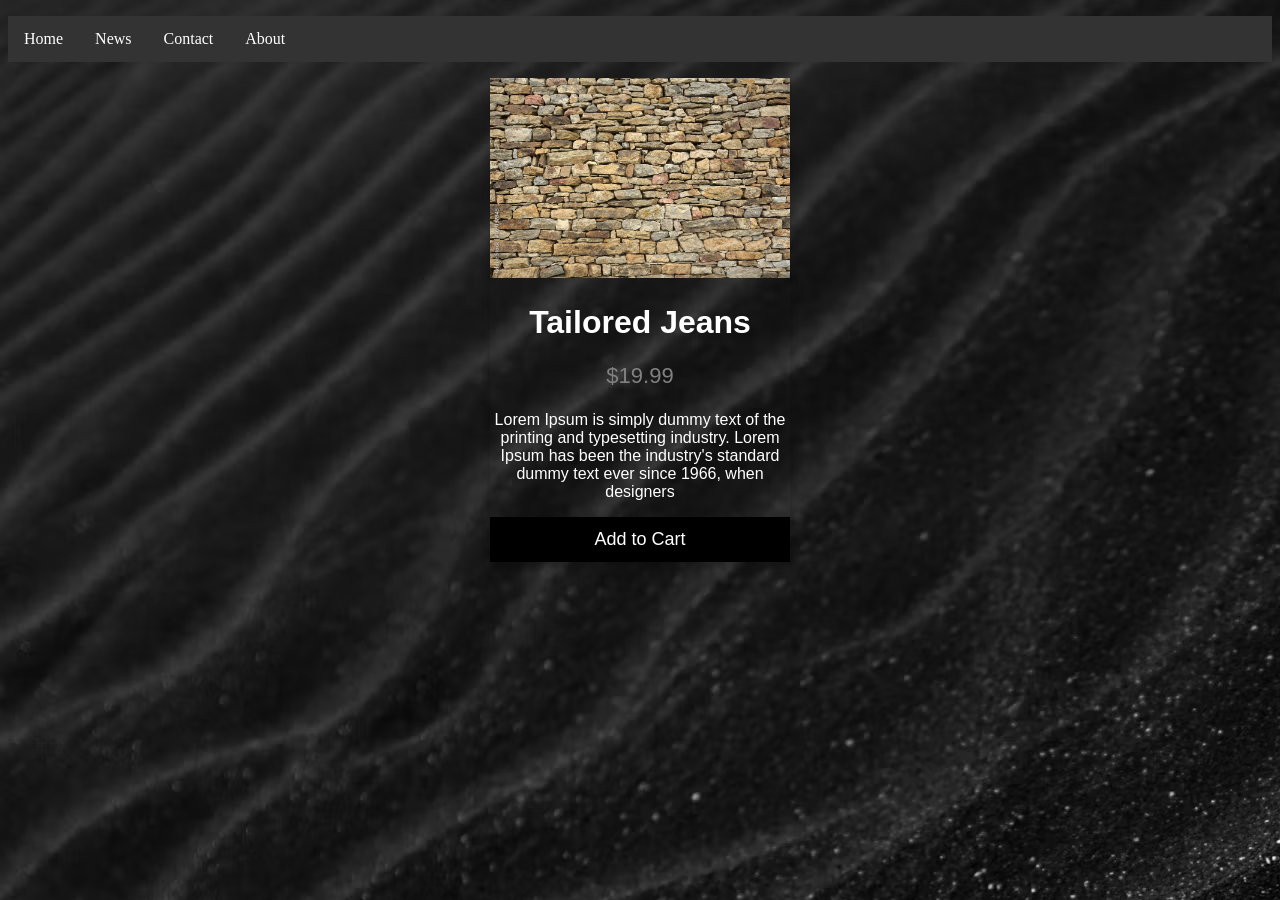
==== index.html @ a0636e69 "Begin html les Page gestyled home, contact" ====
<!DOCTYPE html>
<html lang="en">

<head>
    <meta charset="UTF-8">
    <meta http-equiv="X-UA-Compatible" content="IE=edge">
    <meta name="viewport" content="width=device-width, initial-scale=1.0">
    <link rel="stylesheet" href="style.css">
    <title>Document</title>
</head>

<body>

    <ul>
        <li><a href="index.html">Home</a></li>
        <li><a href="news.asp">News</a></li>
        <li><a href="contact.html">Contact</a></li>
        <li><a href="about.asp">About</a></li>
    </ul>

    <div class="card">
        <img src="/img/wall.jpg" alt="Denim Jeans" style="width:100%">
        <h1>Tailored Jeans</h1>
        <p class="price">$19.99</p>
        <p>Lorem Ipsum is simply dummy text of the printing and typesetting industry. Lorem Ipsum has been the
            industry's standard dummy text ever since 1966, when designers </p>
        <p><button>Add to Cart</button></p>
    </div>


</body>

</html>
---- style.css ----
body {
  background-image: url(./img/black.avif);
}

h1 {
  color: rgb(255, 255, 255);
  text-align: center;
}

label{
    color: rgb(0, 0, 0);
}

.card {
  box-shadow: 0 4px 8px 0 rgba(0, 0, 0, 0.2);
  max-width: 300px;
  margin: auto;
  text-align: center;
  font-family: arial;
}

.price {
  color: grey;
  font-size: 22px;
}

.card button {
  border: none;
  outline: 0;
  padding: 12px;
  color: white;
  background-color: #000;
  text-align: center;
  cursor: pointer;
  width: 100%;
  font-size: 18px;
}

.card button:hover {
  opacity: 0.7;
}

p{
    color: rgb(255, 255, 255);
}

ul {
  list-style-type: none;
  margin: 10;
  padding: 0;
  overflow: hidden;
  background-color: #333333;
}

ul li {
  float: left;
}

ul li a {
  display: block;
  color: white;
  text-align: center;
  padding: 14px 16px;
  text-decoration: none;
}

ul li a:hover {
  background-color: #111111;
}

input[type=text], select, textarea {
  width: 100%; 
  padding: 12px; 
  border: 1px solid #ccc; 
  border-radius: 4px; 
  box-sizing: border-box; 
  margin-top: 6px; 
  margin-bottom: 16px; 
}


input[type=submit] {
  background-color: #04AA6D;
  color: white;
  padding: 12px 20px;
  border: none;
  border-radius: 4px;
  cursor: pointer;
}

input[type=submit]:hover {
  background-color: #45a049;
}


.container {
  border-radius: 5px;
  background-color: #f2f2f2;
  padding: 20px;
}

input[type=text] {
  width: 130px;
}


input[type=text] {
  width: 100%;
}
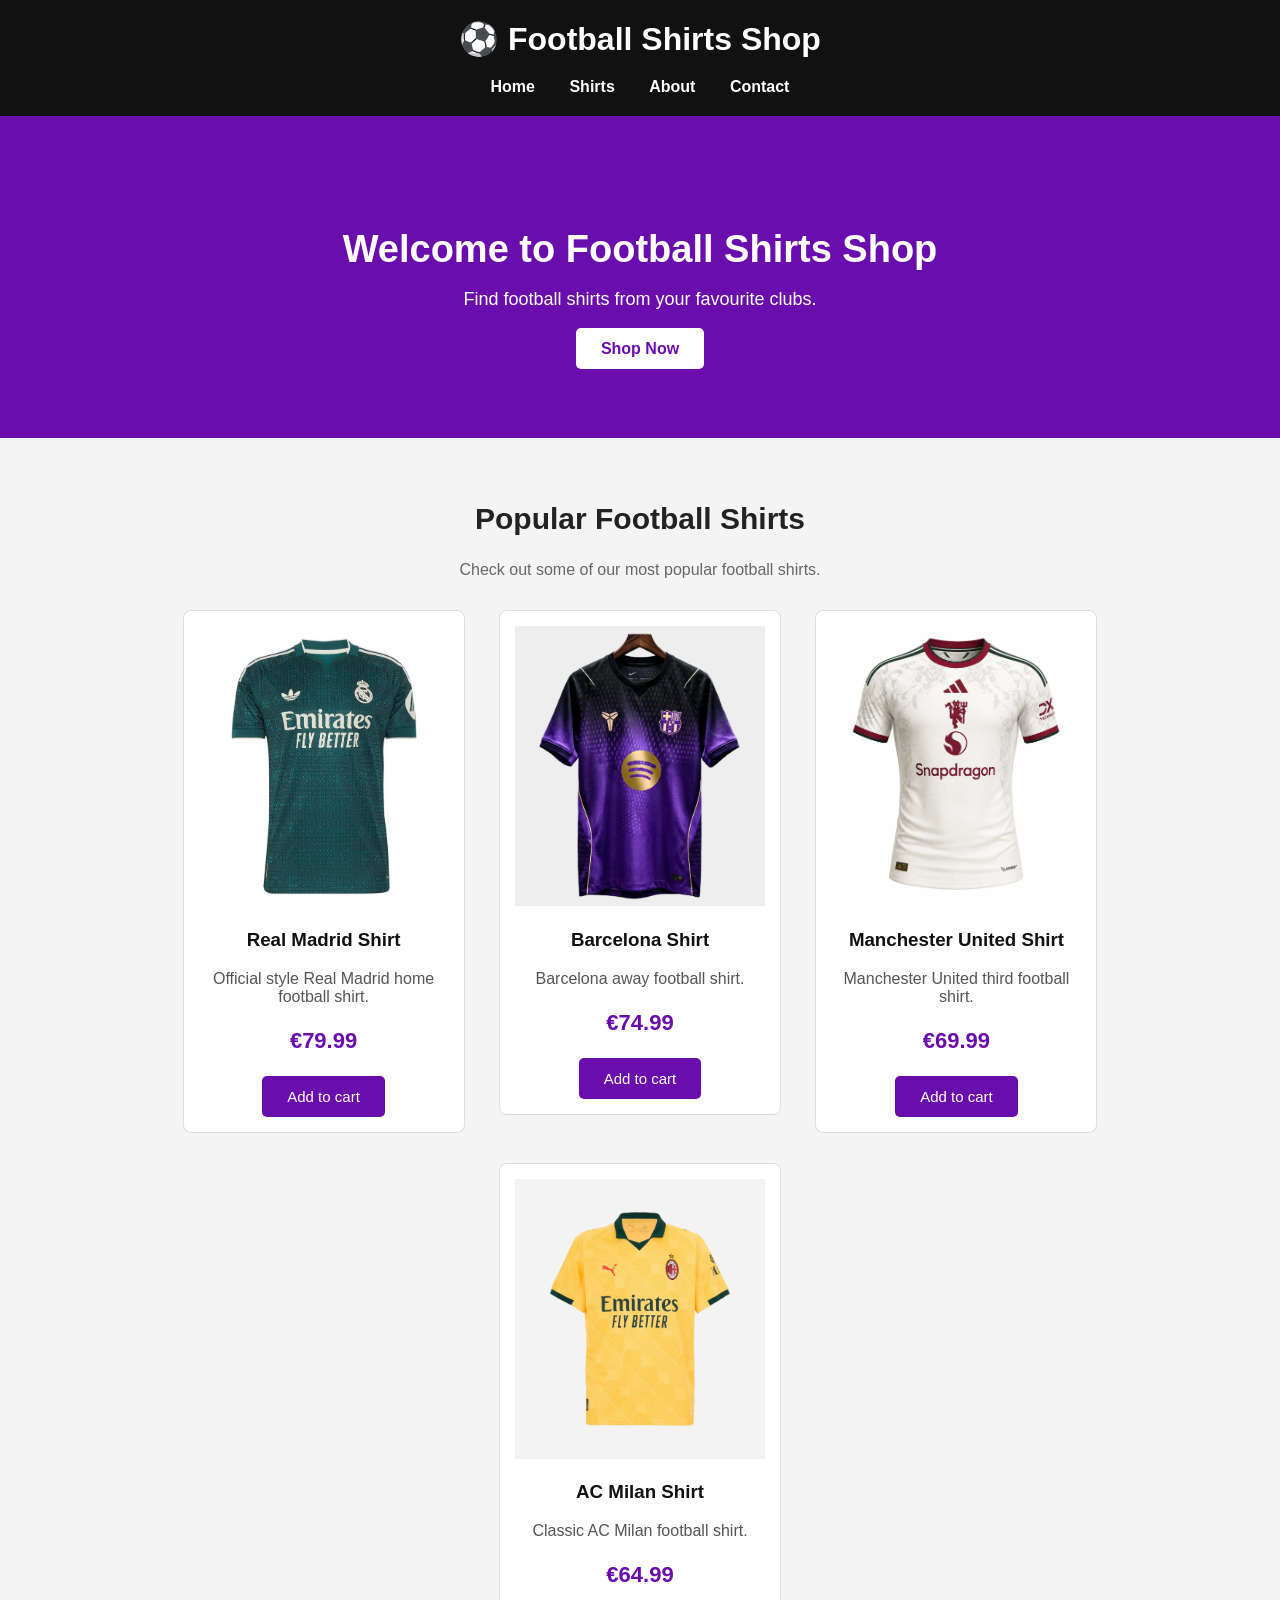
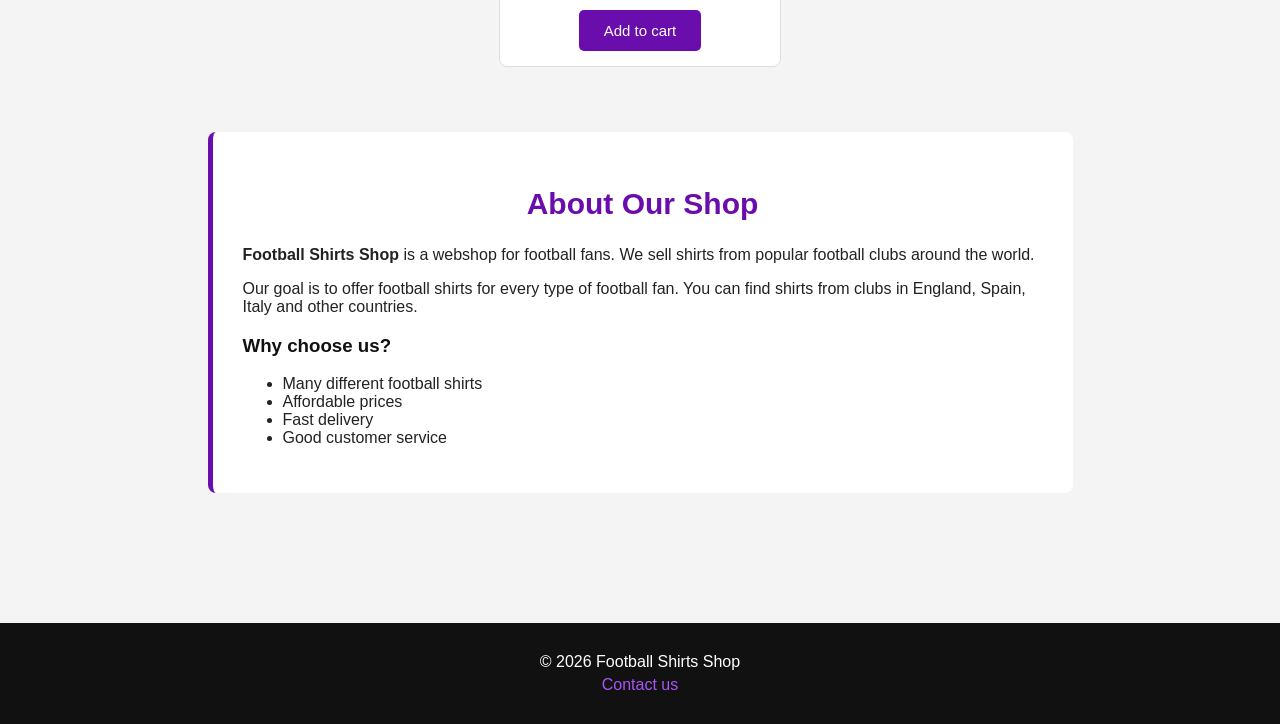
==== commit 9f0926e2: "Huiswerk Week 3/4 huiswerk" ====
--- a/index.html
+++ b/index.html
@@ -3,31 +3,106 @@
 
 <head>
     <meta charset="UTF-8">
-    <meta http-equiv="X-UA-Compatible" content="IE=edge">
     <meta name="viewport" content="width=device-width, initial-scale=1.0">
+    <title>Football Shirts Shop</title>
     <link rel="stylesheet" href="style.css">
-    <title>Document</title>
 </head>
 
 <body>
+    <header>
+        <h1>⚽ Football Shirts Shop</h1>
+        <ul class="menu">
+            <li><a href="index.html">Home</a></li>
+            <li><a href="#shirts">Shirts</a></li>
+            <li><a href="#about">About</a></li>
+            <li><a href="contact.html">Contact</a></li>
+        </ul>
+    </header>
 
-    <ul>
-        <li><a href="index.html">Home</a></li>
-        <li><a href="news.asp">News</a></li>
-        <li><a href="contact.html">Contact</a></li>
-        <li><a href="about.asp">About</a></li>
-    </ul>
-
-    <div class="card">
-        <img src="/img/wall.jpg" alt="Denim Jeans" style="width:100%">
-        <h1>Tailored Jeans</h1>
-        <p class="price">$19.99</p>
-        <p>Lorem Ipsum is simply dummy text of the printing and typesetting industry. Lorem Ipsum has been the
-            industry's standard dummy text ever since 1966, when designers </p>
-        <p><button>Add to Cart</button></p>
+    <div class="hero">
+        <h2>Welcome to Football Shirts Shop</h2>
+        <p>
+            Find football shirts from your favourite clubs.
+        </p>
+        <a class="button" href="#shirts">Shop Now</a>
     </div>
 
+    <main>
+        <h2 id="shirts">Popular Football Shirts</h2>
+        <p class="intro">
+            Check out some of our most popular football shirts.
+        </p>
 
+        <div class="products">
+            <div class="product">
+                <img src="img/real madrid.avif" alt="Real Madrid football shirt" width="250" height="280">
+                <h3>Real Madrid Shirt</h3>
+                <p>
+                    Official style Real Madrid home football shirt.
+                </p>
+                <p class="price">€79.99</p>
+                <button>Add to cart</button>
+            </div>
+
+            <div class="product">
+                <img src="img/barcelona.webp" alt="Barcelona football shirt" width="250" height="280">
+                <h3>Barcelona Shirt</h3>
+                <p>
+                    Barcelona away football shirt.
+                </p>
+                <p class="price">€74.99</p>
+                <button>Add to cart</button>
+            </div>
+
+            <div class="product">
+                <img src="img/man u.webp" alt="Manchester United football shirt" width="250" height="280">
+                <h3>Manchester United Shirt</h3>
+                <p>
+                    Manchester United third football shirt.
+                </p>
+                <p class="price">€69.99</p>
+                <button>Add to cart</button>
+            </div>
+
+            <div class="product">
+                <img src="img/ac milan.webp" alt="AC Milan football shirt" width="250" height="280">
+                <h3>AC Milan Shirt</h3>
+                <p>
+                    Classic AC Milan football shirt.
+                </p>
+                <p class="price">€64.99</p>
+                <button>Add to cart</button>
+            </div>
+        </div>
+
+        <div class="about" id="about">
+            <h2>About Our Shop</h2>
+            <p>
+                <strong>Football Shirts Shop</strong> is a webshop for football fans.
+                We sell shirts from popular football clubs around the world.
+            </p>
+            <p>
+                Our goal is to offer football shirts for every type of football fan.
+                You can find shirts from clubs in England, Spain, Italy and other countries.
+            </p>
+            <h3>Why choose us?</h3>
+            <ul>
+                <li>Many different football shirts</li>
+                <li>Affordable prices</li>
+                <li>Fast delivery</li>
+                <li>Good customer service</li>
+            </ul>
+        </div>
+    </main>
+
+    <footer>
+        <p>
+            © 2026 Football Shirts Shop
+        </p>
+        <p>
+            <a href="contact.html">Contact us</a>
+        </p>
+    </footer>
 </body>
 
 </html>
--- a/style.css
+++ b/style.css
@@ -1,109 +1,265 @@
+/* ALGEMEEN */
 body {
-  background-image: url(./img/black.avif);
-}
-
-h1 {
-  color: rgb(255, 255, 255);
-  text-align: center;
-}
-
-label{
-    color: rgb(0, 0, 0);
-}
-
-.card {
-  box-shadow: 0 4px 8px 0 rgba(0, 0, 0, 0.2);
-  max-width: 300px;
+  font-family: Arial, sans-serif;
+  margin: 0;
+  background-color: #f4f4f4;
+  color: #222222;
+}
+
+/* HEADER */
+header {
+  background-color: #111111;
+  color: white;
+  padding: 20px;
+  text-align: center;
+}
+
+header h1 {
+  margin: 0;
+  color: white;
+}
+
+/* MENU */
+.menu {
+  list-style-type: none;
+  margin: 20px 0 0 0;
+  padding: 0;
+}
+
+.menu li {
+  display: inline;
+  margin: 15px;
+}
+
+.menu a {
+  color: white;
+  text-decoration: none;
+  font-weight: bold;
+}
+
+.menu a:hover {
+  color: #a855f7;
+}
+
+/* HOME HERO */
+.hero {
+  background-color: #6a0dad;
+  color: white;
+  text-align: center;
+  padding: 80px 20px;
+}
+
+.hero h2 {
+  font-size: 38px;
+  margin-bottom: 10px;
+}
+
+.hero p {
+  font-size: 18px;
+  margin-bottom: 30px;
+}
+
+/* SHOP NOW BUTTON */
+.button {
+  background-color: white;
+  color: #6a0dad;
+  padding: 12px 25px;
+  text-decoration: none;
+  font-weight: bold;
+  border-radius: 5px;
+}
+
+.button:hover {
+  background-color: #111111;
+  color: white;
+}
+
+/* MAIN */
+main {
+  width: 90%;
   margin: auto;
-  text-align: center;
-  font-family: arial;
+  padding: 40px 0;
+}
+
+main h2 {
+  text-align: center;
+  font-size: 30px;
+}
+
+.intro {
+  text-align: center;
+  color: #666666;
+}
+
+/* PRODUCTEN */
+.products {
+  text-align: center;
+}
+
+.product {
+  background-color: white;
+  width: 250px;
+  display: inline-block;
+  vertical-align: top;
+  margin: 15px;
+  padding: 15px;
+  border: 1px solid #dddddd;
+  border-radius: 8px;
+}
+
+.product img {
+  width: 250px;
+  height: 280px;
+  object-fit: cover;
+}
+
+.product h3 {
+  color: #111111;
+}
+
+.product p {
+  color: #555555;
 }
 
 .price {
-  color: grey;
+  color: #6a0dad !important;
   font-size: 22px;
-}
-
-.card button {
+  font-weight: bold;
+}
+
+/* PRODUCT BUTTON */
+.product button {
+  background-color: #6a0dad;
+  color: white;
   border: none;
-  outline: 0;
-  padding: 12px;
-  color: white;
-  background-color: #000;
-  text-align: center;
+  border-radius: 5px;
+  padding: 12px 25px;
+  font-size: 15px;
   cursor: pointer;
-  width: 100%;
-  font-size: 18px;
-}
-
-.card button:hover {
-  opacity: 0.7;
-}
-
-p{
-    color: rgb(255, 255, 255);
-}
-
-ul {
-  list-style-type: none;
-  margin: 10;
-  padding: 0;
-  overflow: hidden;
-  background-color: #333333;
-}
-
-ul li {
-  float: left;
-}
-
-ul li a {
-  display: block;
-  color: white;
-  text-align: center;
-  padding: 14px 16px;
+}
+
+.product button:hover {
+  background-color: #111111;
+}
+
+/* ABOUT */
+.about {
+  background-color: white;
+  max-width: 800px;
+  margin: 50px auto;
+  padding: 30px;
+  border-left: 5px solid #6a0dad;
+  border-radius: 8px;
+}
+
+.about h2 {
+  color: #6a0dad;
+}
+
+.about h3 {
+  color: #111111;
+}
+
+/* CONTACT BOVENKANT */
+.contact-title {
+  background-color: #6a0dad;
+  color: white;
+  text-align: center;
+  padding: 50px 20px;
+}
+
+.contact-title h2 {
+  font-size: 35px;
+  margin: 0;
+}
+
+.contact-title p {
+  font-size: 17px;
+}
+
+/* CONTACT FORMULIER */
+.contact-container {
+  width: 90%;
+  max-width: 650px;
+  margin: 40px auto;
+}
+
+form {
+  background-color: white;
+  padding: 25px;
+  border-radius: 8px;
+}
+
+fieldset {
+  border: 2px solid #6a0dad;
+  padding: 25px;
+  border-radius: 5px;
+}
+
+legend {
+  color: #6a0dad;
+  font-size: 22px;
+  font-weight: bold;
+}
+
+label {
+  font-weight: bold;
+}
+
+/* INVOERVELDEN */
+input[type="text"],
+input[type="password"],
+input[type="email"],
+input[type="date"],
+select,
+textarea {
+  width: 95%;
+  padding: 10px;
+  margin-top: 5px;
+  border: 1px solid #cccccc;
+  border-radius: 4px;
+  font-family: Arial, sans-serif;
+}
+
+/* TEXTAREA */
+textarea {
+  resize: vertical;
+}
+
+/* SUBMIT BUTTON */
+input[type="submit"] {
+  background-color: #6a0dad;
+  color: white;
+  border: none;
+  border-radius: 5px;
+  padding: 12px 25px;
+  font-size: 16px;
+  font-weight: bold;
+  cursor: pointer;
+}
+
+input[type="submit"]:hover {
+  background-color: #111111;
+}
+
+/* FOOTER */
+footer {
+  background-color: #111111;
+  color: white;
+  text-align: center;
+  padding: 25px;
+  margin-top: 40px;
+}
+
+footer p {
+  margin: 5px;
+}
+
+footer a {
+  color: #a855f7;
   text-decoration: none;
 }
 
-ul li a:hover {
-  background-color: #111111;
-}
-
-input[type=text], select, textarea {
-  width: 100%; 
-  padding: 12px; 
-  border: 1px solid #ccc; 
-  border-radius: 4px; 
-  box-sizing: border-box; 
-  margin-top: 6px; 
-  margin-bottom: 16px; 
-}
-
-
-input[type=submit] {
-  background-color: #04AA6D;
-  color: white;
-  padding: 12px 20px;
-  border: none;
-  border-radius: 4px;
-  cursor: pointer;
-}
-
-input[type=submit]:hover {
-  background-color: #45a049;
-}
-
-
-.container {
-  border-radius: 5px;
-  background-color: #f2f2f2;
-  padding: 20px;
-}
-
-input[type=text] {
-  width: 130px;
-}
-
-
-input[type=text] {
-  width: 100%;
+footer a:hover {
+  color: white;
 }
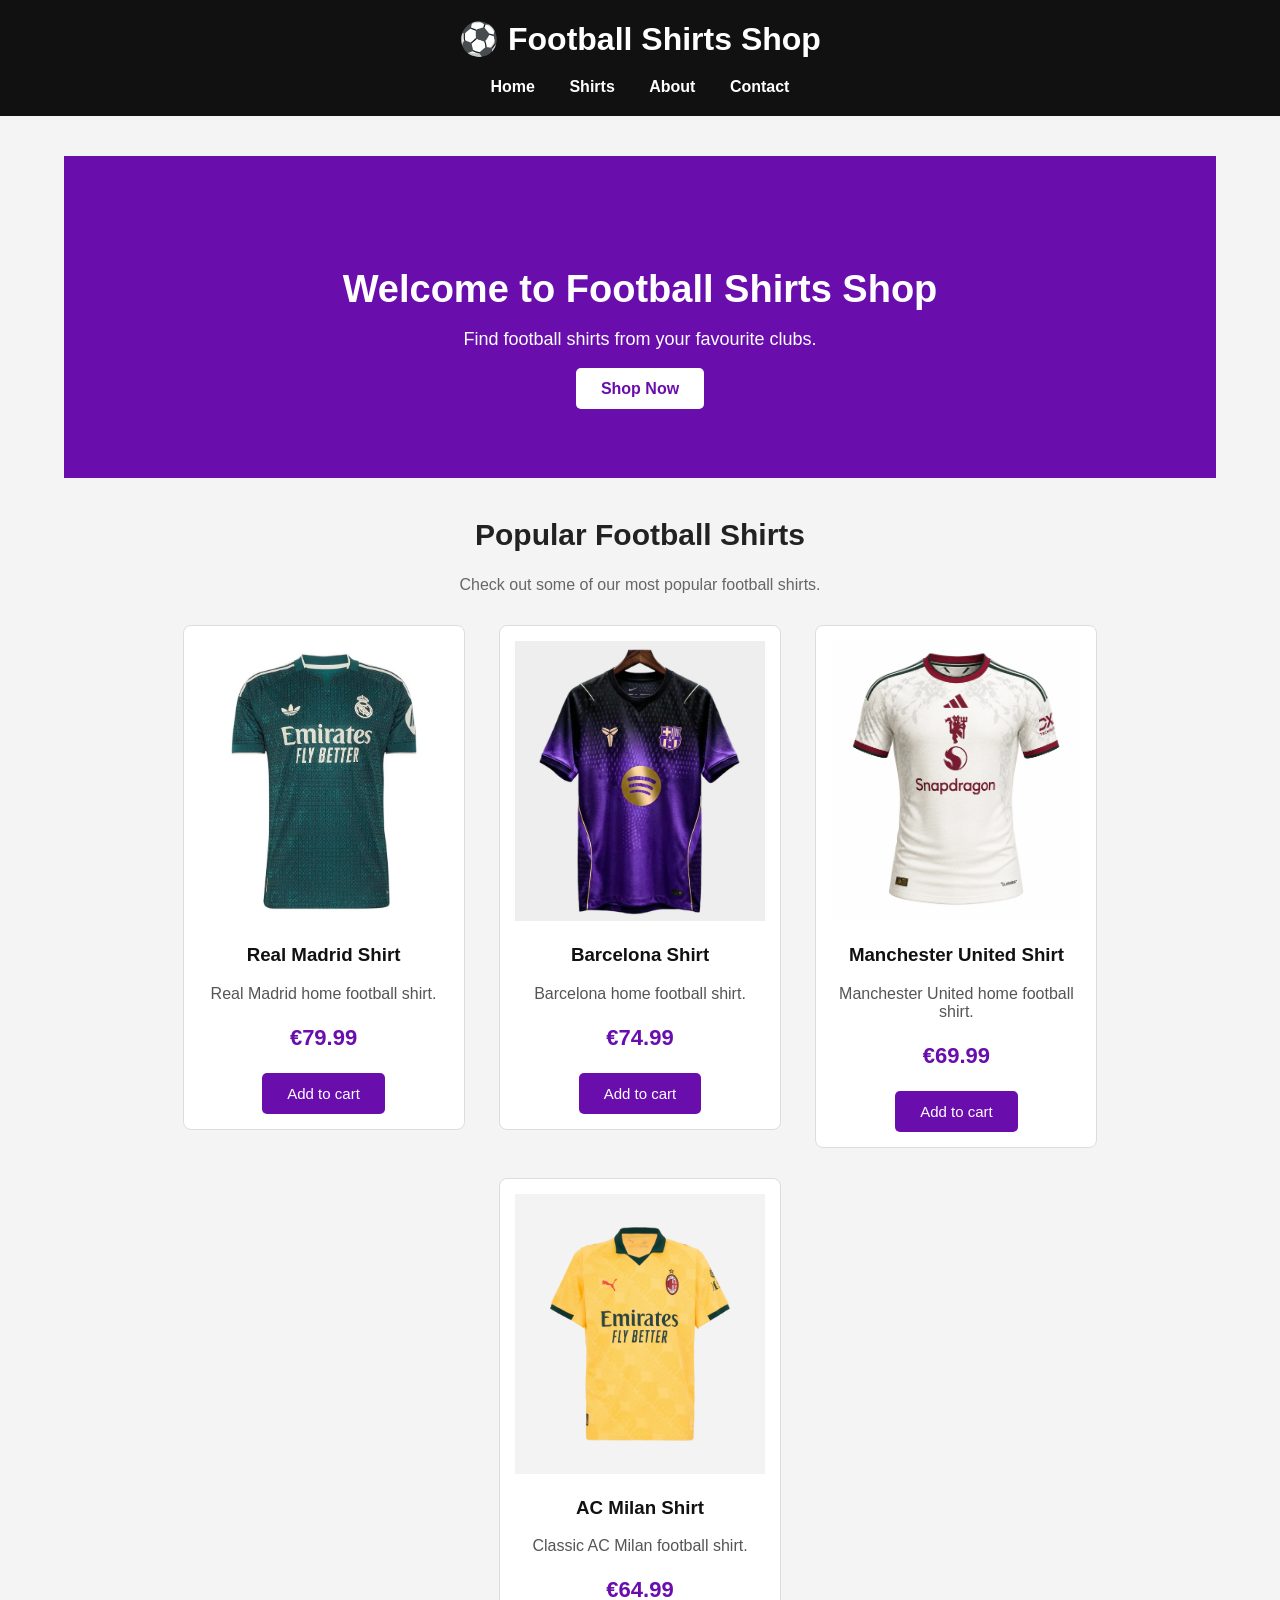
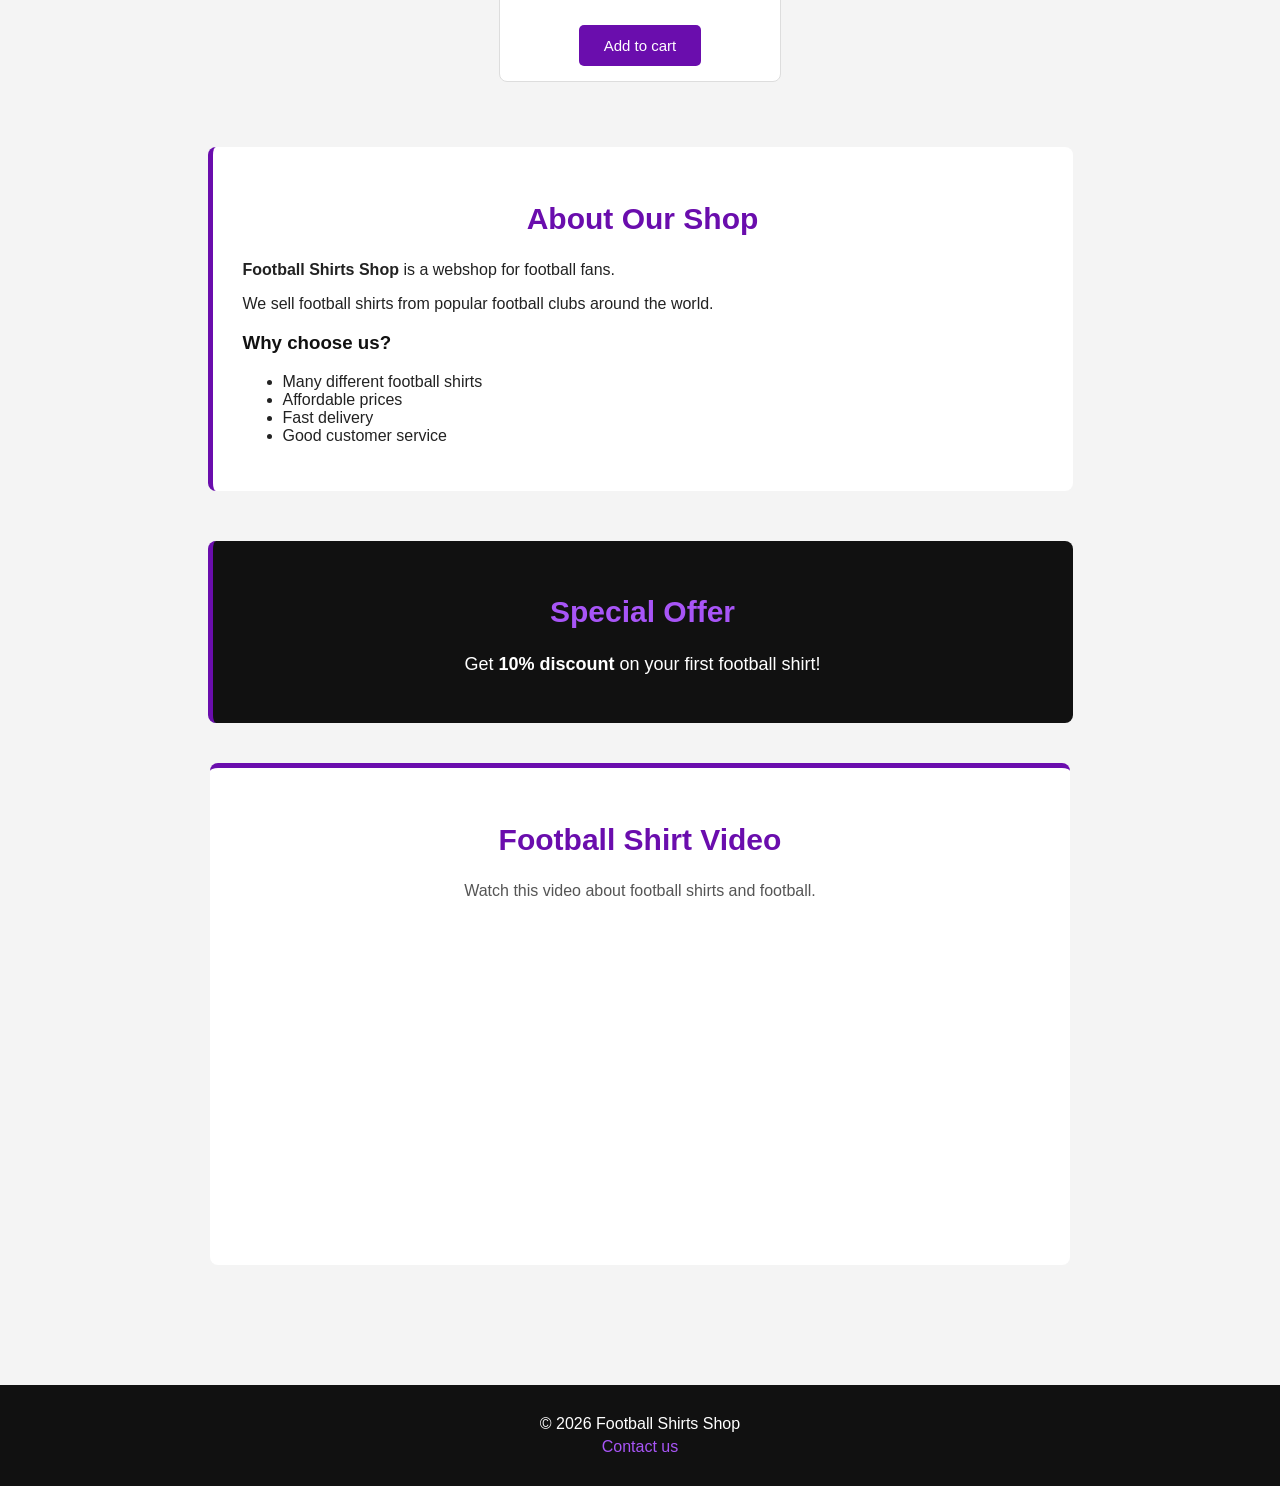
==== commit 7227eb06: "Week 5 Week 5 huiswerk semantics" ====
--- a/index.html
+++ b/index.html
@@ -9,81 +9,115 @@
 </head>
 
 <body>
+    <!-- HEADER -->
     <header>
         <h1>⚽ Football Shirts Shop</h1>
-        <ul class="menu">
-            <li><a href="index.html">Home</a></li>
-            <li><a href="#shirts">Shirts</a></li>
-            <li><a href="#about">About</a></li>
-            <li><a href="contact.html">Contact</a></li>
-        </ul>
+        <!-- NAVIGATIE -->
+        <nav>
+            <ul class="menu">
+                <li><a href="index.html">Home</a></li>
+                <li><a href="#shirts">Shirts</a></li>
+                <li><a href="#about">About</a></li>
+                <li><a href="contact.html">Contact</a></li>
+            </ul>
+        </nav>
     </header>
 
-    <div class="hero">
-        <h2>Welcome to Football Shirts Shop</h2>
-        <p>
-            Find football shirts from your favourite clubs.
-        </p>
-        <a class="button" href="#shirts">Shop Now</a>
-    </div>
+    <!-- HOOFDINHOUD -->
+    <main>
 
-    <main>
-        <h2 id="shirts">Popular Football Shirts</h2>
-        <p class="intro">
-            Check out some of our most popular football shirts.
-        </p>
+        <!-- HERO -->
+        <section class="hero">
+            <h2>Welcome to Football Shirts Shop</h2>
+            <p>
+                Find football shirts from your favourite clubs.
+            </p>
+            <a class="button" href="#shirts">
+                Shop Now
+            </a>
+        </section>
 
-        <div class="products">
-            <div class="product">
-                <img src="img/real madrid.avif" alt="Real Madrid football shirt" width="250" height="280">
-                <h3>Real Madrid Shirt</h3>
-                <p>
-                    Official style Real Madrid home football shirt.
-                </p>
-                <p class="price">€79.99</p>
-                <button>Add to cart</button>
+        <!-- SHIRTS -->
+        <section id="shirts">
+            <h2>Popular Football Shirts</h2>
+            <p class="intro">
+                Check out some of our most popular football shirts.
+            </p>
+
+            <div class="products">
+
+                <!-- ARTICLE 1 -->
+                <article class="product">
+                    <img src="img/real madrid.avif" alt="Real Madrid football shirt" width="250" height="280">
+                    <h3>Real Madrid Shirt</h3>
+                    <p>
+                        Real Madrid home football shirt.
+                    </p>
+                    <p class="price">
+                        <strong>€79.99</strong>
+                    </p>
+                    <button type="button">
+                        Add to cart
+                    </button>
+                </article>
+
+                <!-- ARTICLE 2 -->
+                <article class="product">
+                    <img src="img/barcelona.webp" alt="Barcelona football shirt" width="250" height="280">
+                    <h3>Barcelona Shirt</h3>
+                    <p>
+                        Barcelona home football shirt.
+                    </p>
+                    <p class="price">
+                        <strong>€74.99</strong>
+                    </p>
+                    <button type="button">
+                        Add to cart
+                    </button>
+                </article>
+
+                <!-- ARTICLE 3 -->
+                <article class="product">
+                    <img src="img/man u.webp" alt="Manchester United football shirt" width="250" height="280">
+                    <h3>Manchester United Shirt</h3>
+                    <p>
+                        Manchester United home football shirt.
+                    </p>
+                    <p class="price">
+                        <strong>€69.99</strong>
+                    </p>
+                    <button type="button">
+                        Add to cart
+                    </button>
+                </article>
+
+                <!-- ARTICLE 4 -->
+                <article class="product">
+                    <img src="img/ac milan.webp" alt="AC Milan football shirt" width="250" height="280">
+                    <h3>AC Milan Shirt</h3>
+                    <p>
+                        Classic AC Milan football shirt.
+                    </p>
+                    <p class="price">
+                        <strong>€64.99</strong>
+                    </p>
+                    <button type="button">
+                        Add to cart
+                    </button>
+                </article>
             </div>
+        </section>
 
-            <div class="product">
-                <img src="img/barcelona.webp" alt="Barcelona football shirt" width="250" height="280">
-                <h3>Barcelona Shirt</h3>
-                <p>
-                    Barcelona away football shirt.
-                </p>
-                <p class="price">€74.99</p>
-                <button>Add to cart</button>
-            </div>
-
-            <div class="product">
-                <img src="img/man u.webp" alt="Manchester United football shirt" width="250" height="280">
-                <h3>Manchester United Shirt</h3>
-                <p>
-                    Manchester United third football shirt.
-                </p>
-                <p class="price">€69.99</p>
-                <button>Add to cart</button>
-            </div>
-
-            <div class="product">
-                <img src="img/ac milan.webp" alt="AC Milan football shirt" width="250" height="280">
-                <h3>AC Milan Shirt</h3>
-                <p>
-                    Classic AC Milan football shirt.
-                </p>
-                <p class="price">€64.99</p>
-                <button>Add to cart</button>
-            </div>
-        </div>
-
-        <div class="about" id="about">
+        <!-- ABOUT -->
+        <section class="about" id="about">
             <h2>About Our Shop</h2>
             <p>
-                <strong>Football Shirts Shop</strong> is a webshop for football fans.
-                We sell shirts from popular football clubs around the world.
+                <strong>Football Shirts Shop</strong> is a webshop
+                for football fans.
             </p>
             <p>
-                Our goal is to offer football shirts for every type of football fan.
-                You can find shirts from clubs in England, Spain, Italy and other countries.
+                We sell football shirts from popular football clubs
+                around the world.
             </p>
             <h3>Why choose us?</h3>
             <ul>
@@ -92,12 +126,34 @@
                 <li>Fast delivery</li>
                 <li>Good customer service</li>
             </ul>
-        </div>
+        </section>
+
+        <!-- ASIDE -->
+        <aside class="special-offer">
+            <h2>Special Offer</h2>
+            <p>
+                Get <strong>10% discount</strong> on your first
+                football shirt!
+            </p>
+        </aside>
+
+        <!-- VIDEO -->
+        <section class="video-section">
+            <h2>Football Shirt Video</h2>
+            <p>
+                Watch this video about football shirts and football.
+            </p>
+            <iframe width="560" height="315" src="https://www.youtube.com/embed/OMzTSI4VGxQ"
+                title="Football Shirt Video" allowfullscreen>
+            </iframe>
+        </section>
+
     </main>
 
+    <!-- FOOTER -->
     <footer>
         <p>
-            © 2026 Football Shirts Shop
+            &copy; 2026 Football Shirts Shop
         </p>
         <p>
             <a href="contact.html">Contact us</a>
--- a/style.css
+++ b/style.css
@@ -1,4 +1,6 @@
-/* ALGEMEEN */
+/* ========================================
+  ALGEMEEN
+  ======================================== */
 body {
   font-family: Arial, sans-serif;
   margin: 0;
@@ -6,7 +8,9 @@
   color: #222222;
 }
 
-/* HEADER */
+/* ========================================
+  HEADER
+  ======================================== */
 header {
   background-color: #111111;
   color: white;
@@ -19,7 +23,13 @@
   color: white;
 }
 
-/* MENU */
+/* ========================================
+  MENU / NAV
+  ======================================== */
+nav {
+  margin-top: 20px;
+}
+
 .menu {
   list-style-type: none;
   margin: 20px 0 0 0;
@@ -41,7 +51,9 @@
   color: #a855f7;
 }
 
-/* HOME HERO */
+/* ========================================
+  HOME HERO
+  ======================================== */
 .hero {
   background-color: #6a0dad;
   color: white;
@@ -59,7 +71,9 @@
   margin-bottom: 30px;
 }
 
-/* SHOP NOW BUTTON */
+/* ========================================
+  SHOP NOW BUTTON
+  ======================================== */
 .button {
   background-color: white;
   color: #6a0dad;
@@ -74,7 +88,9 @@
   color: white;
 }
 
-/* MAIN */
+/* ========================================
+  MAIN
+  ======================================== */
 main {
   width: 90%;
   margin: auto;
@@ -91,7 +107,16 @@
   color: #666666;
 }
 
-/* PRODUCTEN */
+/* ========================================
+  SECTIONS - WEEK 5
+  ======================================== */
+section {
+  margin-bottom: 40px;
+}
+
+/* ========================================
+  PRODUCTEN
+  ======================================== */
 .products {
   text-align: center;
 }
@@ -127,7 +152,9 @@
   font-weight: bold;
 }
 
-/* PRODUCT BUTTON */
+/* ========================================
+  PRODUCT BUTTON
+  ======================================== */
 .product button {
   background-color: #6a0dad;
   color: white;
@@ -142,7 +169,9 @@
   background-color: #111111;
 }
 
-/* ABOUT */
+/* ========================================
+  ABOUT
+  ======================================== */
 .about {
   background-color: white;
   max-width: 800px;
@@ -160,7 +189,59 @@
   color: #111111;
 }
 
-/* CONTACT BOVENKANT */
+/* ========================================
+  SPECIAL OFFER / ASIDE - WEEK 5
+  ======================================== */
+.special-offer {
+  background-color: #111111;
+  color: white;
+  max-width: 800px;
+  margin: 40px auto;
+  padding: 30px;
+  text-align: center;
+  border-left: 5px solid #6a0dad;
+  border-radius: 8px;
+}
+
+.special-offer h2 {
+  color: #a855f7;
+}
+
+.special-offer p {
+  color: white;
+  font-size: 18px;
+}
+
+/* ========================================
+  VIDEO - WEEK 5
+  ======================================== */
+.video-section {
+  background-color: white;
+  max-width: 800px;
+  margin: 40px auto;
+  padding: 30px;
+  text-align: center;
+  border-top: 5px solid #6a0dad;
+  border-radius: 8px;
+}
+
+.video-section h2 {
+  color: #6a0dad;
+}
+
+.video-section p {
+  color: #555555;
+}
+
+.video-section iframe {
+  max-width: 100%;
+  border: none;
+  border-radius: 5px;
+}
+
+/* ========================================
+  CONTACT BOVENKANT
+  ======================================== */
 .contact-title {
   background-color: #6a0dad;
   color: white;
@@ -177,7 +258,9 @@
   font-size: 17px;
 }
 
-/* CONTACT FORMULIER */
+/* ========================================
+  CONTACT FORMULIER
+  ======================================== */
 .contact-container {
   width: 90%;
   max-width: 650px;
@@ -206,7 +289,9 @@
   font-weight: bold;
 }
 
-/* INVOERVELDEN */
+/* ========================================
+  INVOERVELDEN
+  ======================================== */
 input[type="text"],
 input[type="password"],
 input[type="email"],
@@ -221,12 +306,16 @@
   font-family: Arial, sans-serif;
 }
 
-/* TEXTAREA */
+/* ========================================
+  TEXTAREA
+  ======================================== */
 textarea {
   resize: vertical;
 }
 
-/* SUBMIT BUTTON */
+/* ========================================
+  SUBMIT BUTTON
+  ======================================== */
 input[type="submit"] {
   background-color: #6a0dad;
   color: white;
@@ -242,7 +331,9 @@
   background-color: #111111;
 }
 
-/* FOOTER */
+/* ========================================
+  FOOTER
+  ======================================== */
 footer {
   background-color: #111111;
   color: white;
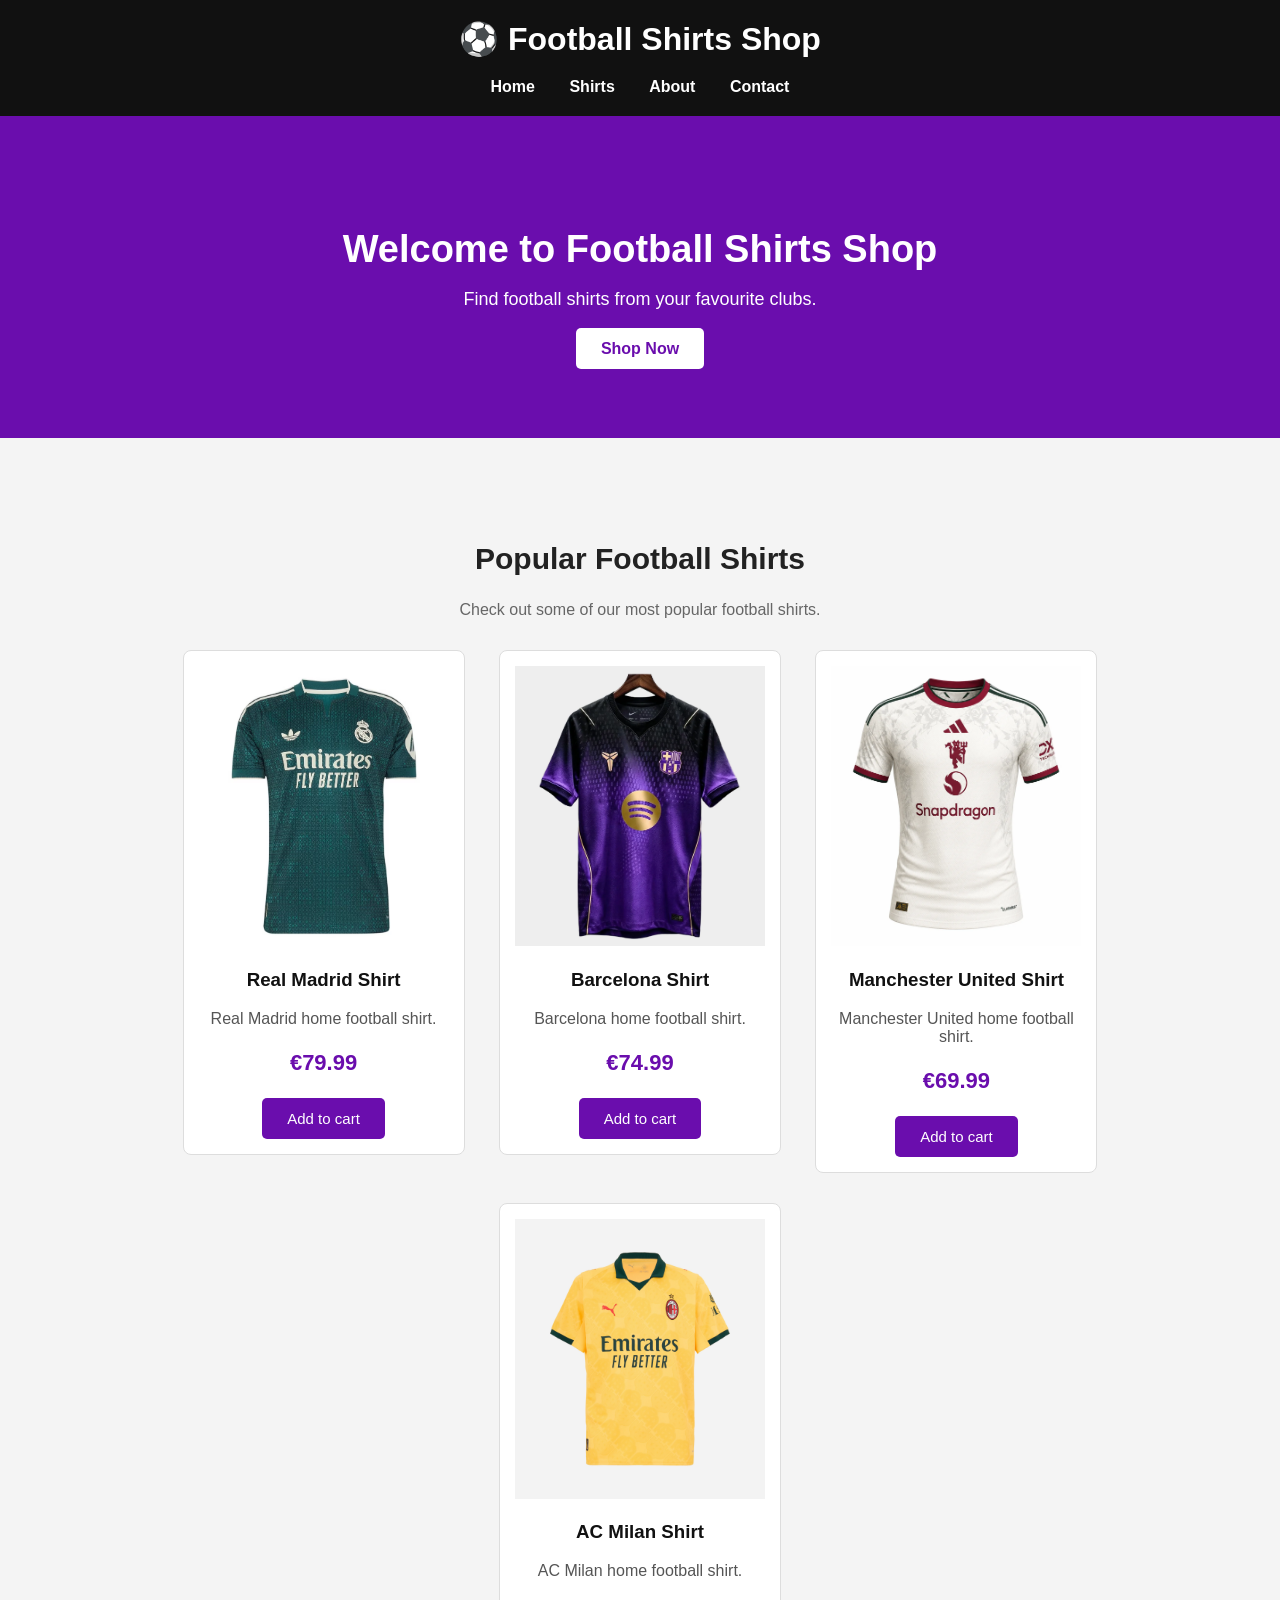
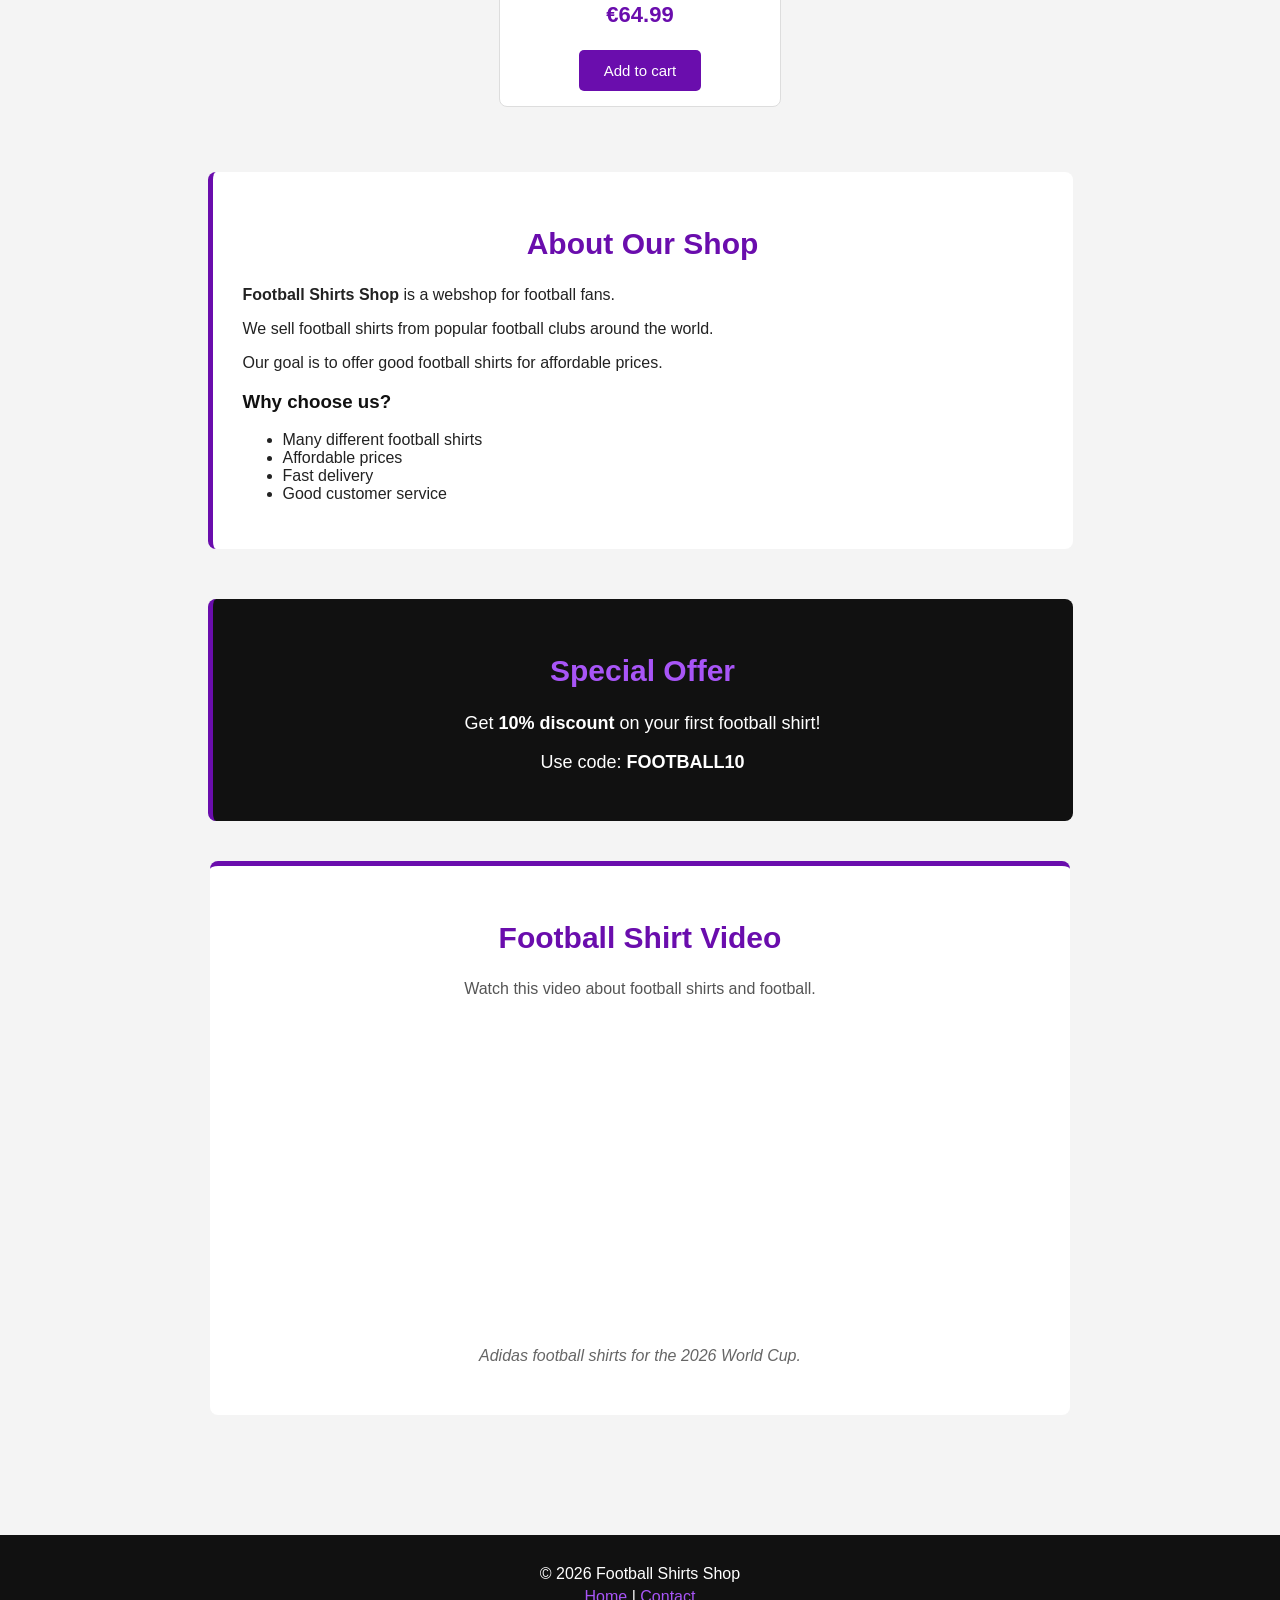
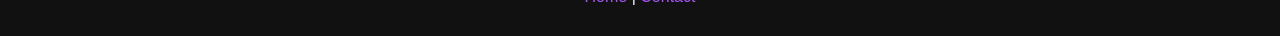
==== commit ec826d5b: "css css erbij" ====
--- a/index.html
+++ b/index.html
@@ -15,96 +15,116 @@
         <!-- NAVIGATIE -->
         <nav>
             <ul class="menu">
-                <li><a href="index.html">Home</a></li>
-                <li><a href="#shirts">Shirts</a></li>
-                <li><a href="#about">About</a></li>
-                <li><a href="contact.html">Contact</a></li>
+                <li>
+                    <a href="index.html">Home</a>
+                </li>
+                <li>
+                    <a href="#shirts">Shirts</a>
+                </li>
+                <li>
+                    <a href="#about">About</a>
+                </li>
+                <li>
+                    <a href="contact.html">Contact</a>
+                </li>
             </ul>
         </nav>
     </header>
 
-    <!-- HOOFDINHOUD -->
+    <!-- HERO -->
+    <section class="hero">
+        <h2>Welcome to Football Shirts Shop</h2>
+        <p>
+
+            Find football shirts from your favourite clubs.
+        </p>
+        <a class="button" href="#shirts">
+
+            Shop Now
+        </a>
+    </section>
+
+    <!-- MAIN -->
     <main>
 
-        <!-- HERO -->
-        <section class="hero">
-            <h2>Welcome to Football Shirts Shop</h2>
-            <p>
-                Find football shirts from your favourite clubs.
-            </p>
-            <a class="button" href="#shirts">
-                Shop Now
-            </a>
-        </section>
-
-        <!-- SHIRTS -->
+        <!-- PRODUCTEN -->
         <section id="shirts">
             <h2>Popular Football Shirts</h2>
             <p class="intro">
+
                 Check out some of our most popular football shirts.
             </p>
 
             <div class="products">
 
-                <!-- ARTICLE 1 -->
+                <!-- PRODUCT 1 -->
                 <article class="product">
                     <img src="img/real madrid.avif" alt="Real Madrid football shirt" width="250" height="280">
                     <h3>Real Madrid Shirt</h3>
                     <p>
+
                         Real Madrid home football shirt.
                     </p>
                     <p class="price">
                         <strong>€79.99</strong>
                     </p>
                     <button type="button">
-                        Add to cart
-                    </button>
-                </article>
-
-                <!-- ARTICLE 2 -->
+
+                        Add to cart
+                    </button>
+                </article>
+
+                <!-- PRODUCT 2 -->
                 <article class="product">
                     <img src="img/barcelona.webp" alt="Barcelona football shirt" width="250" height="280">
                     <h3>Barcelona Shirt</h3>
                     <p>
+
                         Barcelona home football shirt.
                     </p>
                     <p class="price">
                         <strong>€74.99</strong>
                     </p>
                     <button type="button">
-                        Add to cart
-                    </button>
-                </article>
-
-                <!-- ARTICLE 3 -->
+
+                        Add to cart
+                    </button>
+                </article>
+
+                <!-- PRODUCT 3 -->
                 <article class="product">
                     <img src="img/man u.webp" alt="Manchester United football shirt" width="250" height="280">
                     <h3>Manchester United Shirt</h3>
                     <p>
+
                         Manchester United home football shirt.
                     </p>
                     <p class="price">
                         <strong>€69.99</strong>
                     </p>
                     <button type="button">
-                        Add to cart
-                    </button>
-                </article>
-
-                <!-- ARTICLE 4 -->
+
+                        Add to cart
+                    </button>
+                </article>
+
+                <!-- PRODUCT 4 -->
                 <article class="product">
                     <img src="img/ac milan.webp" alt="AC Milan football shirt" width="250" height="280">
                     <h3>AC Milan Shirt</h3>
                     <p>
-                        Classic AC Milan football shirt.
+
+                        AC Milan home football shirt.
                     </p>
                     <p class="price">
                         <strong>€64.99</strong>
                     </p>
                     <button type="button">
-                        Add to cart
-                    </button>
-                </article>
+
+                        Add to cart
+                    </button>
+                </article>
+
             </div>
         </section>
 
@@ -113,12 +133,22 @@
             <h2>About Our Shop</h2>
             <p>
                 <strong>Football Shirts Shop</strong> is a webshop
+
                 for football fans.
             </p>
             <p>
+
                 We sell football shirts from popular football clubs
+
                 around the world.
             </p>
+            <p>
+
+                Our goal is to offer good football shirts for
+
+                affordable prices.
+            </p>
+
             <h3>Why choose us?</h3>
             <ul>
                 <li>Many different football shirts</li>
@@ -132,8 +162,14 @@
         <aside class="special-offer">
             <h2>Special Offer</h2>
             <p>
+
                 Get <strong>10% discount</strong> on your first
+
                 football shirt!
+            </p>
+            <p>
+
+                Use code: <strong>FOOTBALL10</strong>
             </p>
         </aside>
 
@@ -141,11 +177,22 @@
         <section class="video-section">
             <h2>Football Shirt Video</h2>
             <p>
+
                 Watch this video about football shirts and football.
             </p>
-            <iframe width="560" height="315" src="https://www.youtube.com/embed/OMzTSI4VGxQ"
-                title="Football Shirt Video" allowfullscreen>
-            </iframe>
+
+            <!-- FIGURE -->
+            <figure>
+                <iframe width="560" height="315" src="https://www.youtube.com/embed/OMzTSI4VGxQ"
+                    title="Football Shirt Video" allowfullscreen>
+                </iframe>
+
+                <!-- FIGCAPTION -->
+                <figcaption>
+
+                    Adidas football shirts for the 2026 World Cup.
+                </figcaption>
+            </figure>
         </section>
 
     </main>
@@ -156,9 +203,13 @@
             &copy; 2026 Football Shirts Shop
         </p>
         <p>
-            <a href="contact.html">Contact us</a>
+            <a href="index.html">Home</a>
+
+            |
+            <a href="contact.html">Contact</a>
         </p>
     </footer>
+
 </body>
 
 </html>
--- a/style.css
+++ b/style.css
@@ -353,4 +353,14 @@
 
 footer a:hover {
   color: white;
+}
+
+.video-section figure {
+  margin: 20px 0;
+}
+
+.video-section figcaption {
+  margin-top: 10px;
+  color: #666666;
+  font-style: italic;
 }
